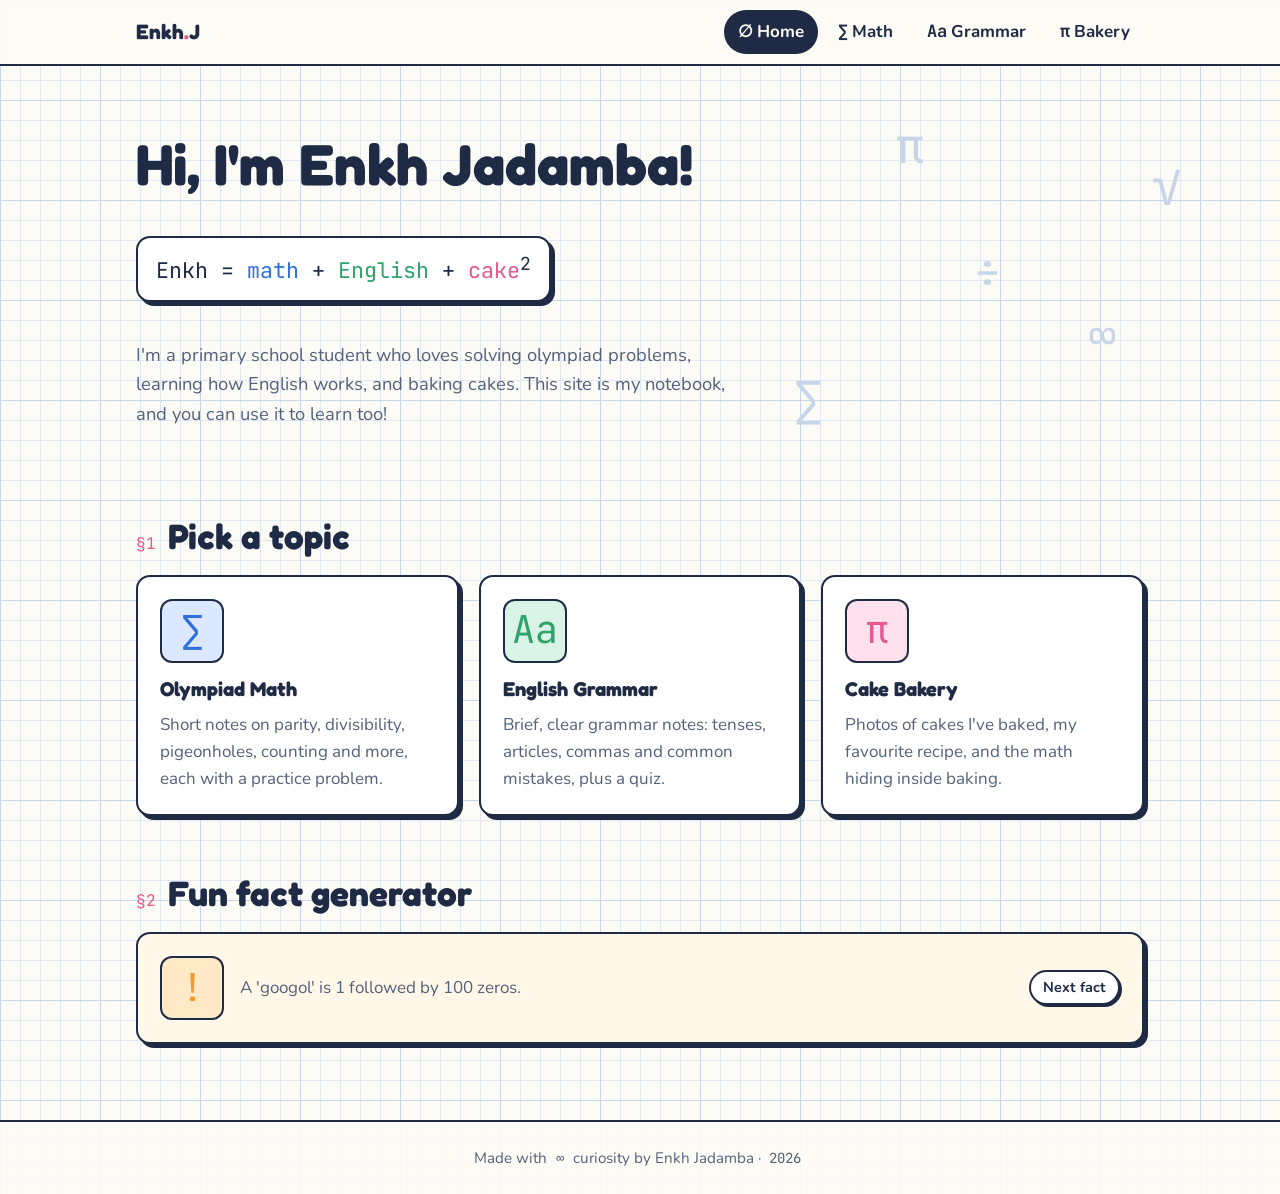
==== index.html @ b05cf9d7 "Add math-themed personal website for Enkh Jadamba Home, olympiad math notes, English grammar notes w" ====
<!doctype html>
<html lang="en">
<head>
  <meta charset="utf-8">
  <meta name="viewport" content="width=device-width, initial-scale=1">
  <title>Enkh Jadamba</title>
  <meta name="description" content="Enkh Jadamba's corner of the internet: olympiad math, English grammar notes, and cakes.">
  <link rel="preconnect" href="https://fonts.googleapis.com">
  <link rel="preconnect" href="https://fonts.gstatic.com" crossorigin>
  <link href="https://fonts.googleapis.com/css2?family=Fredoka:wght@500;700&family=JetBrains+Mono:wght@500;700&family=Nunito:wght@400;700;800&display=swap" rel="stylesheet">
  <link rel="stylesheet" href="css/style.css">
  <link rel="icon" href="data:image/svg+xml,<svg xmlns='http://www.w3.org/2000/svg' viewBox='0 0 100 100'><text y='.9em' font-size='90'>π</text></svg>">
</head>
<body>
  <nav class="nav">
    <div class="wrap">
      <a class="logo" href="index.html">Enkh<span>.</span>J</a>
      <ul>
        <li><a class="link" href="index.html" aria-current="page"><span class="sym">∅</span>Home</a></li>
        <li><a class="link" href="math.html"><span class="sym">∑</span>Math</a></li>
        <li><a class="link" href="english.html"><span class="sym">Aa</span>Grammar</a></li>
        <li><a class="link" href="bakery.html"><span class="sym">π</span>Bakery</a></li>
      </ul>
    </div>
  </nav>

  <header class="hero">
    <div class="floaters" aria-hidden="true">
      <span style="top:10%;left:70%">π</span>
      <span style="top:55%;left:85%;animation-delay:-2s">∞</span>
      <span style="top:20%;left:90%;animation-delay:-4s">√</span>
      <span style="top:70%;left:62%;animation-delay:-6s">∑</span>
      <span style="top:40%;left:76%;animation-delay:-3s">÷</span>
    </div>
    <div class="wrap">
      <h1>Hi, I'm Enkh Jadamba!</h1>
      <div class="equation">
        Enkh = <span class="m">math</span> + <span class="e">English</span> + <span class="c">cake</span><sup>2</sup>
      </div>
      <p class="lead">
        I'm a primary school student who loves solving olympiad problems,
        learning how English works, and baking cakes. This site is my notebook,
        and you can use it to learn too!
      </p>
    </div>
  </header>

  <main class="wrap">
    <section>
      <div class="section-title"><span class="num">§1</span><h2>Pick a topic</h2></div>
      <div class="grid">
        <a class="card c-math" href="math.html">
          <div class="big">∑</div>
          <h3>Olympiad Math</h3>
          <p>Short notes on parity, divisibility, pigeonholes, counting and more, each with a practice problem.</p>
        </a>
        <a class="card c-eng" href="english.html">
          <div class="big">Aa</div>
          <h3>English Grammar</h3>
          <p>Brief, clear grammar notes: tenses, articles, commas and common mistakes, plus a quiz.</p>
        </a>
        <a class="card c-cake" href="bakery.html">
          <div class="big">π</div>
          <h3>Cake Bakery</h3>
          <p>Photos of cakes I've baked, my favourite recipe, and the math hiding inside baking.</p>
        </a>
      </div>
    </section>

    <section>
      <div class="section-title"><span class="num">§2</span><h2>Fun fact generator</h2></div>
      <div class="card fact">
        <div class="big">!</div>
        <p id="fact-text">Loading a fun fact…</p>
        <button class="btn small" id="fact-btn" type="button">Next fact</button>
      </div>
    </section>
  </main>

  <footer>
    <div class="wrap">
      Made with <span class="math">∞</span> curiosity by Enkh Jadamba · <span class="math" id="year"></span>
    </div>
  </footer>

  <script src="js/main.js"></script>
</body>
</html>
---- css/style.css ----
/* ============================================
   Enkh Jadamba — math-themed personal site
   ============================================ */

:root {
  --paper: #fdfbf5;
  --grid: #dfe8f3;
  --grid-strong: #c6d5e8;
  --ink: #1f2a44;
  --ink-soft: #55607a;
  --blue: #2f6fde;
  --pink: #e8578f;
  --orange: #f29a2e;
  --green: #2fa36b;
  --card: #ffffff;
  --border: #1f2a44;
  --shadow: 4px 4px 0 var(--border);
  --radius: 14px;
  --font-body: "Nunito", system-ui, sans-serif;
  --font-head: "Fredoka", "Nunito", system-ui, sans-serif;
  --font-math: "JetBrains Mono", ui-monospace, monospace;
}

* { box-sizing: border-box; }

html { scroll-behavior: smooth; }

body {
  margin: 0;
  color: var(--ink);
  font-family: var(--font-body);
  font-size: 17px;
  line-height: 1.6;
  background-color: var(--paper);
  /* graph paper */
  background-image:
    linear-gradient(var(--grid-strong) 1px, transparent 1px),
    linear-gradient(90deg, var(--grid-strong) 1px, transparent 1px),
    linear-gradient(var(--grid) 1px, transparent 1px),
    linear-gradient(90deg, var(--grid) 1px, transparent 1px);
  background-size: 100px 100px, 100px 100px, 20px 20px, 20px 20px;
}

h1, h2, h3 { font-family: var(--font-head); line-height: 1.2; margin: 0 0 .5em; }
h1 { font-size: clamp(2.2rem, 6vw, 3.6rem); }
h2 { font-size: clamp(1.6rem, 4vw, 2.2rem); }
h3 { font-size: 1.25rem; }

a { color: var(--blue); }

code, .math {
  font-family: var(--font-math);
  font-size: .92em;
  background: #eef3fb;
  padding: .1em .35em;
  border-radius: 6px;
}

.wrap { max-width: 1040px; margin: 0 auto; padding: 0 16px; }

/* ---------- Nav ---------- */
.nav {
  position: sticky;
  top: 0;
  z-index: 10;
  background: rgba(253, 251, 245, .92);
  backdrop-filter: blur(6px);
  border-bottom: 2px solid var(--border);
}
.nav .wrap {
  display: flex;
  align-items: center;
  justify-content: space-between;
  gap: 12px;
  min-height: 64px;
  flex-wrap: wrap;
}
.logo {
  font-family: var(--font-head);
  font-weight: 700;
  font-size: 1.3rem;
  color: var(--ink);
  text-decoration: none;
}
.logo span { color: var(--pink); }
.nav ul {
  list-style: none;
  display: flex;
  gap: 6px;
  margin: 0;
  padding: 8px 0;
  flex-wrap: wrap;
}
.nav a.link {
  display: inline-block;
  padding: 6px 12px;
  border-radius: 999px;
  color: var(--ink);
  text-decoration: none;
  font-weight: 700;
  border: 2px solid transparent;
}
.nav a.link:hover { border-color: var(--border); }
.nav a.link[aria-current="page"] { background: var(--ink); color: var(--paper); }
.nav .sym { font-family: var(--font-math); margin-right: 4px; }

/* ---------- Hero ---------- */
.hero { padding: 64px 0 40px; position: relative; }
.hero .equation {
  font-family: var(--font-math);
  font-size: clamp(1rem, 3vw, 1.35rem);
  background: var(--card);
  border: 2px solid var(--border);
  box-shadow: var(--shadow);
  border-radius: var(--radius);
  padding: 12px 18px;
  display: inline-block;
  margin: 8px 0 20px;
}
.hero .equation .m { color: var(--blue); }
.hero .equation .e { color: var(--green); }
.hero .equation .c { color: var(--pink); }
.hero p.lead { font-size: 1.15rem; max-width: 620px; color: var(--ink-soft); }

.page-hero { padding: 48px 0 24px; }
.page-hero .tag {
  font-family: var(--font-math);
  color: var(--ink-soft);
  font-size: .95rem;
}

/* floating symbols */
.floaters { position: absolute; inset: 0; pointer-events: none; overflow: hidden; z-index: -1; }
.floaters span {
  position: absolute;
  font-family: var(--font-math);
  color: var(--grid-strong);
  font-size: 3rem;
  animation: float 9s ease-in-out infinite;
}
@keyframes float {
  0%, 100% { transform: translateY(0) rotate(0deg); }
  50% { transform: translateY(-18px) rotate(8deg); }
}
@media (prefers-reduced-motion: reduce) {
  .floaters span { animation: none; }
  html { scroll-behavior: auto; }
}

/* ---------- Cards ---------- */
.grid { display: grid; gap: 20px; grid-template-columns: repeat(auto-fit, minmax(260px, 1fr)); }

.card {
  background: var(--card);
  border: 2px solid var(--border);
  border-radius: var(--radius);
  box-shadow: var(--shadow);
  padding: 22px;
}
a.card { color: inherit; text-decoration: none; transition: transform .15s, box-shadow .15s; display: block; }
a.card:hover { transform: translate(-2px, -2px); box-shadow: 6px 6px 0 var(--border); }
.card .big {
  font-family: var(--font-math);
  font-size: 2.4rem;
  line-height: 1;
  display: inline-grid;
  place-items: center;
  width: 64px; height: 64px;
  border-radius: 12px;
  border: 2px solid var(--border);
  margin-bottom: 14px;
}
.card.c-math .big { background: #dce8ff; color: var(--blue); }
.card.c-eng .big { background: #d9f4e6; color: var(--green); }
.card.c-cake .big { background: #ffe0ec; color: var(--pink); }
.card p { margin: 0; color: var(--ink-soft); }

section { padding: 28px 0; }
.section-title { display: flex; align-items: baseline; gap: 12px; }
.section-title .num { font-family: var(--font-math); color: var(--pink); font-size: 1rem; }

/* ---------- Fact box ---------- */
.fact {
  display: flex;
  gap: 16px;
  align-items: center;
  background: #fff7e8;
}
.fact .big { background: #ffe9c7; color: var(--orange); flex-shrink: 0; margin: 0; }
.fact button { margin-left: auto; flex-shrink: 0; }

/* ---------- Buttons ---------- */
.btn {
  font: inherit;
  font-weight: 700;
  cursor: pointer;
  background: var(--card);
  color: var(--ink);
  border: 2px solid var(--border);
  border-radius: 999px;
  padding: 8px 16px;
  box-shadow: 2px 2px 0 var(--border);
}
.btn:hover { background: var(--ink); color: var(--paper); }
.btn:active { transform: translate(2px, 2px); box-shadow: none; }
.btn.small { padding: 4px 12px; font-size: .9rem; }

/* ---------- Topic chips / TOC ---------- */
.toc { display: flex; flex-wrap: wrap; gap: 8px; margin: 12px 0 8px; }
.toc a {
  font-weight: 700;
  font-size: .95rem;
  text-decoration: none;
  color: var(--ink);
  background: var(--card);
  border: 2px solid var(--border);
  border-radius: 999px;
  padding: 4px 12px;
}
.toc a:hover { background: var(--ink); color: var(--paper); }

/* ---------- Lessons (math + grammar) ---------- */
.lesson { margin-bottom: 28px; scroll-margin-top: 90px; }
.lesson h2 { display: flex; gap: 12px; align-items: center; flex-wrap: wrap; }
.lesson h2 .chip {
  font-family: var(--font-math);
  font-size: .85rem;
  background: var(--ink);
  color: var(--paper);
  border-radius: 8px;
  padding: 2px 8px;
}
.lesson .key {
  border-left: 5px solid var(--blue);
  background: #eef3fb;
  padding: 10px 14px;
  border-radius: 0 10px 10px 0;
  margin: 12px 0;
}
.eng-page .lesson .key { border-color: var(--green); background: #e9f7ef; }
.lesson ul { padding-left: 1.2em; }
.lesson li { margin: 4px 0; }

.problem {
  border: 2px dashed var(--ink-soft);
  border-radius: 12px;
  padding: 12px 16px;
  margin-top: 14px;
}
.problem .label { font-weight: 800; color: var(--pink); }
details { margin-top: 8px; }
details summary {
  cursor: pointer;
  font-weight: 700;
  color: var(--blue);
  list-style: none;
}
details summary::-webkit-details-marker { display: none; }
details summary::before { content: "▸ "; }
details[open] summary::before { content: "▾ "; }
details .answer { padding: 8px 0 0 18px; }

/* tables */
.table-scroll { overflow-x: auto; }
table { border-collapse: collapse; width: 100%; margin: 10px 0; font-size: .95rem; }
th, td { border: 1.5px solid var(--grid-strong); padding: 8px 10px; text-align: left; vertical-align: top; }
th { background: #eef3fb; }
.eng-page th { background: #e9f7ef; }
.good { color: var(--green); font-weight: 700; }
.bad { color: #c8364a; font-weight: 700; text-decoration: line-through; }

/* ---------- Quiz ---------- */
.quiz-q { margin: 14px 0; }
.quiz-q p { margin: 0 0 6px; font-weight: 700; }
.quiz-q .opts { display: flex; flex-wrap: wrap; gap: 8px; }
.quiz-q .opts button.right { background: var(--green); color: #fff; border-color: var(--green); }
.quiz-q .opts button.wrong { background: #c8364a; color: #fff; border-color: #c8364a; }
.score { font-family: var(--font-math); font-weight: 700; margin-top: 10px; }

/* ---------- Bakery ---------- */
.filters { display: flex; gap: 8px; flex-wrap: wrap; margin: 8px 0 20px; }
.filters .btn.active { background: var(--pink); color: #fff; border-color: var(--border); }

.gallery {
  display: grid;
  gap: 20px;
  grid-template-columns: repeat(auto-fill, minmax(230px, 1fr));
}
.cake-card { padding: 0; overflow: hidden; cursor: zoom-in; text-align: left; font: inherit; color: inherit; }
.cake-card .photo {
  aspect-ratio: 1 / 1;
  background: #ffe0ec;
  display: block;
  width: 100%;
  object-fit: cover;
  border-bottom: 2px solid var(--border);
}
.cake-card .info { padding: 12px 14px 14px; }
.cake-card h3 { margin: 0 0 2px; font-size: 1.1rem; }
.cake-card .meta { font-family: var(--font-math); font-size: .82rem; color: var(--ink-soft); }

.lightbox {
  position: fixed;
  inset: 0;
  background: rgba(20, 26, 44, .85);
  display: none;
  align-items: center;
  justify-content: center;
  padding: 16px;
  z-index: 50;
}
.lightbox.open { display: flex; }
.lightbox figure {
  margin: 0;
  max-width: 720px;
  width: 100%;
  background: var(--card);
  border: 2px solid var(--border);
  border-radius: var(--radius);
  overflow: hidden;
}
.lightbox img { width: 100%; max-height: 70vh; object-fit: contain; display: block; background: #ffe0ec; }
.lightbox figcaption { padding: 14px 18px; }
.lightbox .close { position: absolute; top: 16px; right: 16px; }

.recipe ol { padding-left: 1.3em; }
.recipe .ratio { font-family: var(--font-math); }

/* ---------- Footer ---------- */
footer {
  border-top: 2px solid var(--border);
  margin-top: 48px;
  padding: 24px 0;
  text-align: center;
  color: var(--ink-soft);
  font-size: .95rem;
  background: rgba(253, 251, 245, .9);
}
footer .math { background: none; }

@media (max-width: 560px) {
  .fact { flex-wrap: wrap; }
  .fact button { margin-left: 0; }
  .nav .wrap { justify-content: center; }
}
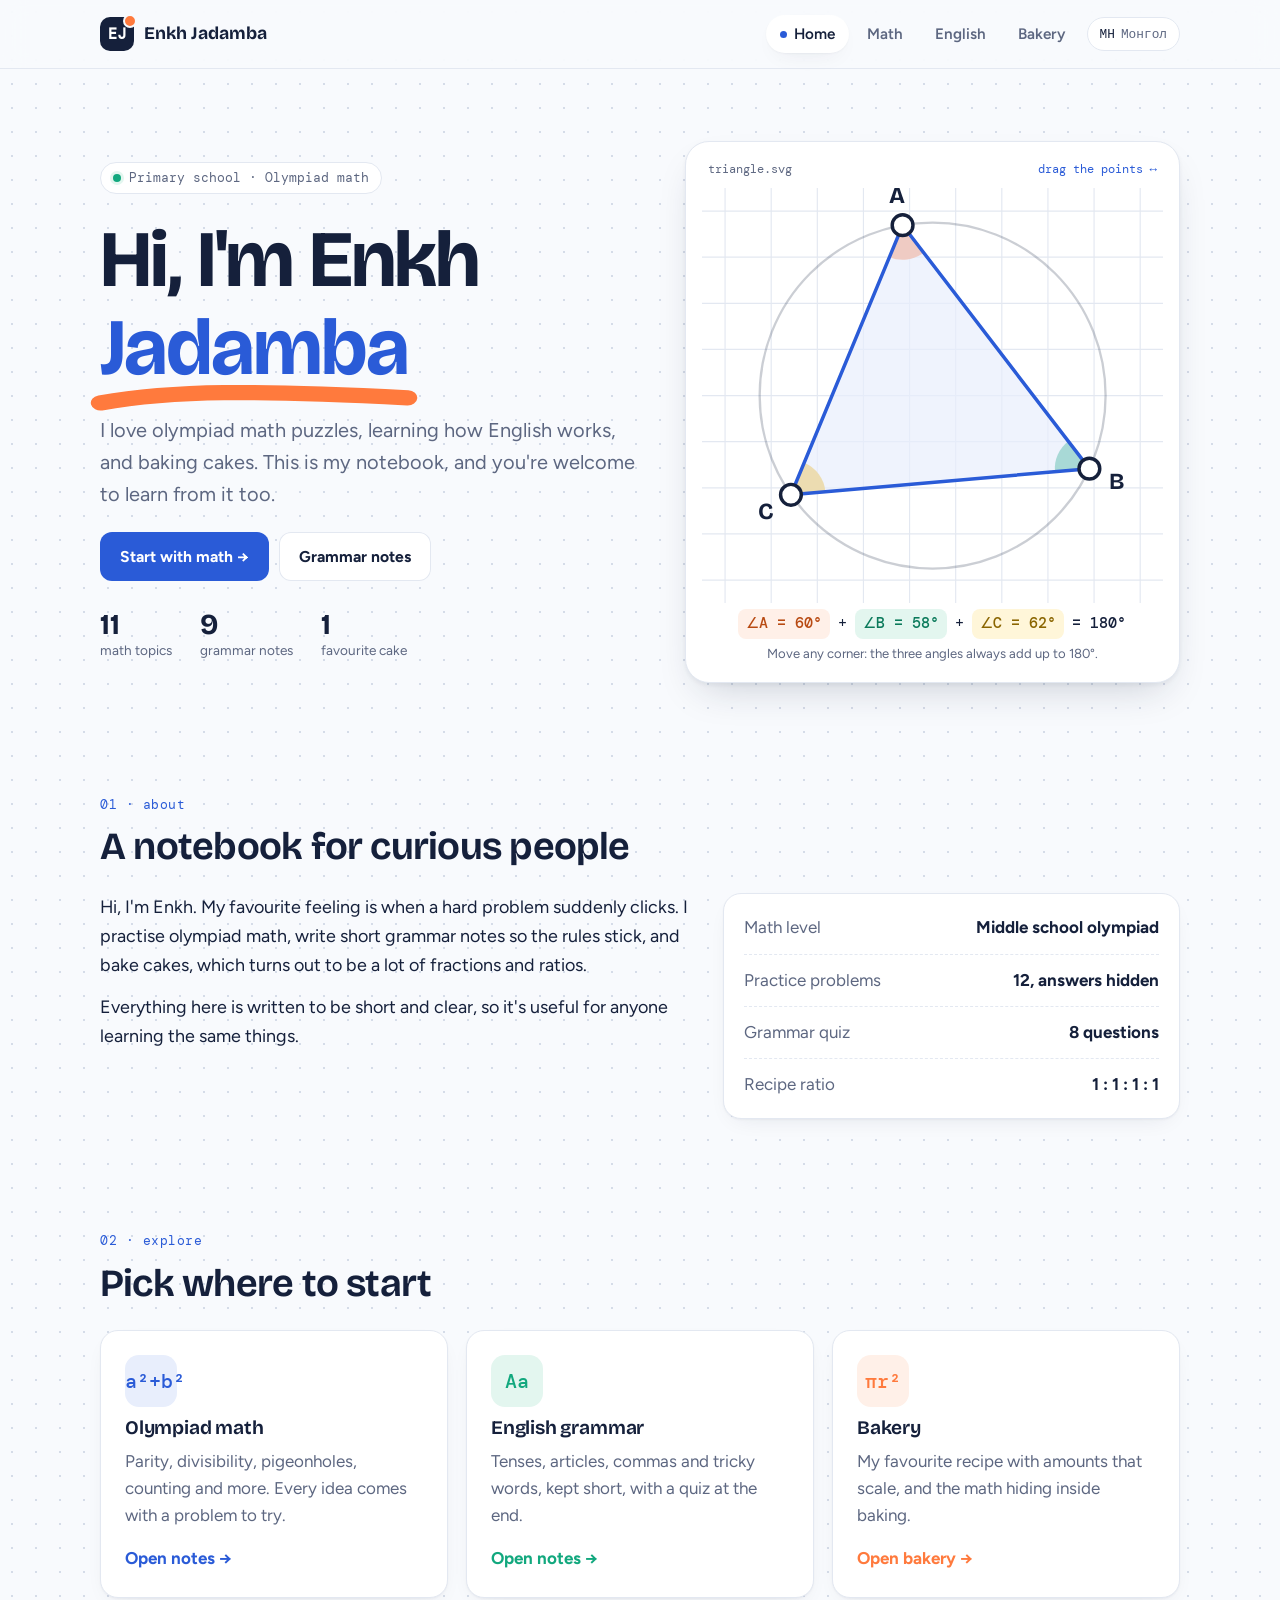
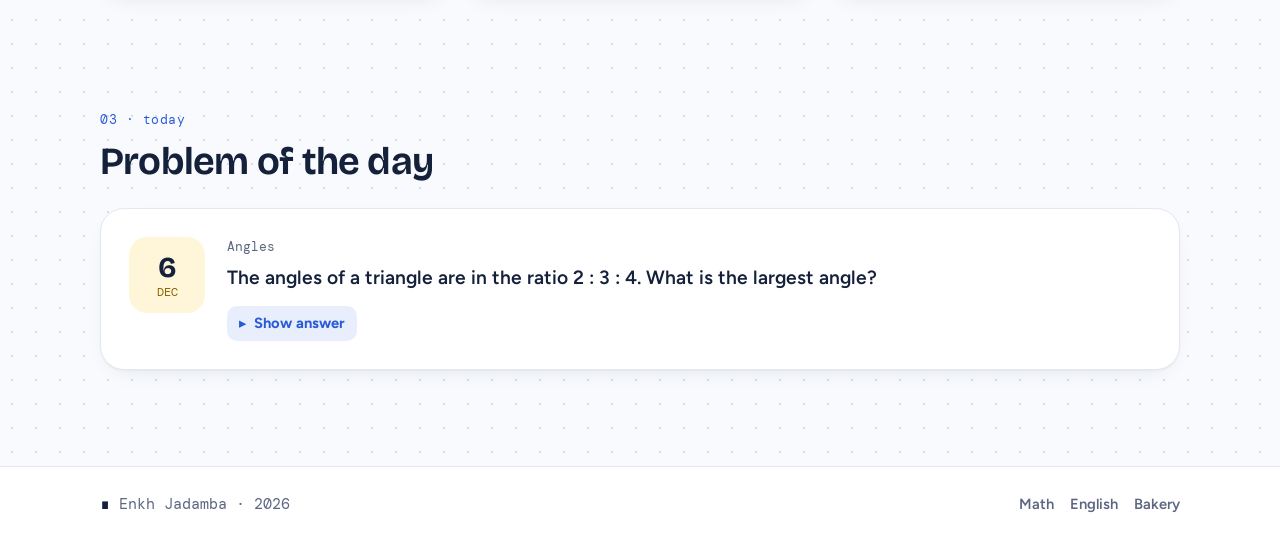
==== commit 2abfdd70: "Redesign as a bright geometry notebook and add Mongolian version - New light-only design: Bricolage " ====
--- a/index.html
+++ b/index.html
@@ -4,82 +4,145 @@
   <meta charset="utf-8">
   <meta name="viewport" content="width=device-width, initial-scale=1">
   <title>Enkh Jadamba</title>
-  <meta name="description" content="Enkh Jadamba's corner of the internet: olympiad math, English grammar notes, and cakes.">
+  <meta name="description" content="Enkh Jadamba: olympiad math, English grammar notes, and cakes.">
+  <meta name="theme-color" content="#f8fafd">
   <link rel="preconnect" href="https://fonts.googleapis.com">
   <link rel="preconnect" href="https://fonts.gstatic.com" crossorigin>
-  <link href="https://fonts.googleapis.com/css2?family=Fredoka:wght@500;700&family=JetBrains+Mono:wght@500;700&family=Nunito:wght@400;700;800&display=swap" rel="stylesheet">
+  <link href="https://fonts.googleapis.com/css2?family=Bricolage+Grotesque:opsz,wght@12..96,400..800&family=DM+Mono:wght@400;500&family=Figtree:ital,wght@0,400..800;1,400..800&display=swap" rel="stylesheet">
+  <link rel="icon" href="favicon.svg" type="image/svg+xml">
   <link rel="stylesheet" href="css/style.css">
-  <link rel="icon" href="data:image/svg+xml,<svg xmlns='http://www.w3.org/2000/svg' viewBox='0 0 100 100'><text y='.9em' font-size='90'>π</text></svg>">
+  <link rel="alternate" hreflang="mn" href="mn/index.html">
 </head>
-<body>
-  <nav class="nav">
+<body class="page-home">
+  <header class="nav">
     <div class="wrap">
-      <a class="logo" href="index.html">Enkh<span>.</span>J</a>
-      <ul>
-        <li><a class="link" href="index.html" aria-current="page"><span class="sym">∅</span>Home</a></li>
-        <li><a class="link" href="math.html"><span class="sym">∑</span>Math</a></li>
-        <li><a class="link" href="english.html"><span class="sym">Aa</span>Grammar</a></li>
-        <li><a class="link" href="bakery.html"><span class="sym">π</span>Bakery</a></li>
-      </ul>
-    </div>
-  </nav>
-
-  <header class="hero">
-    <div class="floaters" aria-hidden="true">
-      <span style="top:10%;left:70%">π</span>
-      <span style="top:55%;left:85%;animation-delay:-2s">∞</span>
-      <span style="top:20%;left:90%;animation-delay:-4s">√</span>
-      <span style="top:70%;left:62%;animation-delay:-6s">∑</span>
-      <span style="top:40%;left:76%;animation-delay:-3s">÷</span>
-    </div>
-    <div class="wrap">
-      <h1>Hi, I'm Enkh Jadamba!</h1>
-      <div class="equation">
-        Enkh = <span class="m">math</span> + <span class="e">English</span> + <span class="c">cake</span><sup>2</sup>
+      <a class="brand" href="index.html"><span class="logo">EJ</span>Enkh Jadamba</a>
+      <div class="nav-right">
+        <nav class="links" aria-label="Main">
+          <a href="index.html" aria-current="page">Home</a>
+          <a href="math.html">Math</a>
+          <a href="english.html">English</a>
+          <a href="bakery.html">Bakery</a>
+        </nav>
+        <a class="lang" href="mn/index.html" hreflang="mn" lang="mn" title="Монгол хэлээр унших">МН <b>Монгол</b></a>
       </div>
-      <p class="lead">
-        I'm a primary school student who loves solving olympiad problems,
-        learning how English works, and baking cakes. This site is my notebook,
-        and you can use it to learn too!
-      </p>
     </div>
   </header>
 
-  <main class="wrap">
-    <section>
-      <div class="section-title"><span class="num">§1</span><h2>Pick a topic</h2></div>
-      <div class="grid">
-        <a class="card c-math" href="math.html">
-          <div class="big">∑</div>
-          <h3>Olympiad Math</h3>
-          <p>Short notes on parity, divisibility, pigeonholes, counting and more, each with a practice problem.</p>
-        </a>
-        <a class="card c-eng" href="english.html">
-          <div class="big">Aa</div>
-          <h3>English Grammar</h3>
-          <p>Brief, clear grammar notes: tenses, articles, commas and common mistakes, plus a quiz.</p>
-        </a>
-        <a class="card c-cake" href="bakery.html">
-          <div class="big">π</div>
-          <h3>Cake Bakery</h3>
-          <p>Photos of cakes I've baked, my favourite recipe, and the math hiding inside baking.</p>
-        </a>
+  <main>
+    <section class="hero">
+      <div class="wrap">
+        <div class="hero-copy">
+          <span class="pill"><span class="dot"></span>Primary school · Olympiad math</span>
+          <h1>Hi, I'm Enkh <span class="underline">Jadamba<svg viewBox="0 0 100 10" preserveAspectRatio="none" aria-hidden="true"><path pathLength="1" d="M2 7 C 25 2, 50 2, 98 5"/></svg></span></h1>
+          <p class="lede">
+            I love olympiad math puzzles, learning how English works, and baking cakes.
+            This is my notebook, and you're welcome to learn from it too.
+          </p>
+          <div class="actions">
+            <a class="btn accent" href="math.html">Start with math →</a>
+            <a class="btn ghost" href="english.html">Grammar notes</a>
+          </div>
+          <div class="stats">
+            <div><b>11</b><span>math topics</span></div>
+            <div><b>9</b><span>grammar notes</span></div>
+            <div><b>1</b><span>favourite cake</span></div>
+          </div>
+        </div>
+
+        <figure class="playground" aria-labelledby="tri-cap">
+          <div class="bar"><span>triangle.svg</span><i>drag the points ↔</i></div>
+          <svg id="tri" viewBox="0 0 400 360" role="img" aria-describedby="tri-cap">
+            <g class="grid" aria-hidden="true"></g>
+            <circle class="circle" cx="200" cy="180" r="150" pathLength="1"/>
+            <g class="arcs" aria-hidden="true"></g>
+            <polygon class="shape" points=""/>
+            <g class="handles"></g>
+          </svg>
+          <figcaption id="tri-cap">
+            <div class="readout" aria-live="polite"></div>
+            <p class="hint">Move any corner: the three angles always add up to 180°.</p>
+          </figcaption>
+        </figure>
       </div>
     </section>
 
-    <section>
-      <div class="section-title"><span class="num">§2</span><h2>Fun fact generator</h2></div>
-      <div class="card fact">
-        <div class="big">!</div>
-        <p id="fact-text">Loading a fun fact…</p>
-        <button class="btn small" id="fact-btn" type="button">Next fact</button>
+    <section class="block" id="about">
+      <div class="wrap">
+        <span class="label">01 · about</span>
+        <h2>A notebook for curious people</h2>
+        <div class="about">
+          <div>
+            <p>Hi, I'm Enkh. My favourite feeling is when a hard problem suddenly clicks.
+              I practise olympiad math, write short grammar notes so the rules stick, and
+              bake cakes, which turns out to be a lot of fractions and ratios.</p>
+            <p>Everything here is written to be short and clear, so it's useful for anyone
+              learning the same things.</p>
+          </div>
+          <dl class="defs">
+            <div><dt>Math level</dt><dd>Middle school olympiad</dd></div>
+            <div><dt>Practice problems</dt><dd>12, answers hidden</dd></div>
+            <div><dt>Grammar quiz</dt><dd>8 questions</dd></div>
+            <div><dt>Recipe ratio</dt><dd>1 : 1 : 1 : 1</dd></div>
+          </dl>
+        </div>
+      </div>
+    </section>
+
+    <section class="block" id="explore">
+      <div class="wrap">
+        <span class="label">02 · explore</span>
+        <h2>Pick where to start</h2>
+        <div class="cards">
+          <a class="card math" href="math.html">
+            <span class="icon">a²+b²</span>
+            <h3>Olympiad math</h3>
+            <p>Parity, divisibility, pigeonholes, counting and more. Every idea comes with a problem to try.</p>
+            <span class="go">Open notes</span>
+          </a>
+          <a class="card english" href="english.html">
+            <span class="icon">Aa</span>
+            <h3>English grammar</h3>
+            <p>Tenses, articles, commas and tricky words, kept short, with a quiz at the end.</p>
+            <span class="go">Open notes</span>
+          </a>
+          <a class="card bakery" href="bakery.html">
+            <span class="icon">πr²</span>
+            <h3>Bakery</h3>
+            <p>My favourite recipe with amounts that scale, and the math hiding inside baking.</p>
+            <span class="go">Open bakery</span>
+          </a>
+        </div>
+      </div>
+    </section>
+
+    <section class="block" id="potd">
+      <div class="wrap">
+        <span class="label">03 · today</span>
+        <h2>Problem of the day</h2>
+        <div class="potd">
+          <div class="day"><span><b id="potd-day">1</b><span id="potd-month">JAN</span></span></div>
+          <div>
+            <p class="topic" id="potd-topic"></p>
+            <h3 id="potd-q"></h3>
+            <details>
+              <summary>Show answer</summary>
+              <div class="answer" id="potd-a"></div>
+            </details>
+          </div>
+        </div>
       </div>
     </section>
   </main>
 
   <footer>
     <div class="wrap">
-      Made with <span class="math">∞</span> curiosity by Enkh Jadamba · <span class="math" id="year"></span>
+      <span class="qed"><b>∎</b> Enkh Jadamba · <span id="yr">2026</span></span>
+      <nav aria-label="Footer">
+        <a href="math.html">Math</a>
+        <a href="english.html">English</a>
+        <a href="bakery.html">Bakery</a>
+      </nav>
     </div>
   </footer>
 
--- a/css/style.css
+++ b/css/style.css
@@ -1,345 +1,675 @@
 /* ============================================
-   Enkh Jadamba — math-themed personal site
+   Enkh Jadamba: a bright geometry notebook
    ============================================ */
 
 :root {
-  --paper: #fdfbf5;
-  --grid: #dfe8f3;
-  --grid-strong: #c6d5e8;
-  --ink: #1f2a44;
-  --ink-soft: #55607a;
-  --blue: #2f6fde;
-  --pink: #e8578f;
-  --orange: #f29a2e;
-  --green: #2fa36b;
-  --card: #ffffff;
-  --border: #1f2a44;
-  --shadow: 4px 4px 0 var(--border);
-  --radius: 14px;
-  --font-body: "Nunito", system-ui, sans-serif;
-  --font-head: "Fredoka", "Nunito", system-ui, sans-serif;
-  --font-math: "JetBrains Mono", ui-monospace, monospace;
-}
-
-* { box-sizing: border-box; }
-
-html { scroll-behavior: smooth; }
-
+  --bg: #f8fafd;
+  --surface: #ffffff;
+  --ink: #15203b;
+  --muted: #5d6781;
+  --line: #e3e8f1;
+  --dot: #d5dce8;
+
+  --cobalt: #2a5bd7;
+  --cobalt-soft: #e8eefc;
+  --tangerine: #ff7a3d;
+  --tangerine-soft: #fff0e8;
+  --mint: #12a87e;
+  --mint-soft: #e3f6ef;
+  --sun: #f5b400;
+  --sun-soft: #fff6d9;
+  --berry: #e0457b;
+
+  --accent: var(--cobalt);
+  --accent-soft: var(--cobalt-soft);
+
+  --radius: 18px;
+  --shadow: 0 1px 2px rgba(21, 32, 59, .04), 0 8px 24px -12px rgba(21, 32, 59, .12);
+  --shadow-lift: 0 2px 4px rgba(21, 32, 59, .05), 0 18px 40px -16px rgba(21, 32, 59, .22);
+
+  --display: "Bricolage Grotesque", system-ui, sans-serif;
+  --body: "Figtree", system-ui, sans-serif;
+  --mono: "DM Mono", ui-monospace, monospace;
+
+  color-scheme: light;
+}
+body.page-english { --accent: var(--mint); --accent-soft: var(--mint-soft); }
+body.page-bakery { --accent: var(--tangerine); --accent-soft: var(--tangerine-soft); }
+
+* { box-sizing: border-box; margin: 0; padding: 0; }
+html { scroll-behavior: smooth; scroll-padding-top: 88px; }
 body {
-  margin: 0;
-  color: var(--ink);
-  font-family: var(--font-body);
+  font-family: var(--body);
   font-size: 17px;
   line-height: 1.6;
-  background-color: var(--paper);
-  /* graph paper */
-  background-image:
-    linear-gradient(var(--grid-strong) 1px, transparent 1px),
-    linear-gradient(90deg, var(--grid-strong) 1px, transparent 1px),
-    linear-gradient(var(--grid) 1px, transparent 1px),
-    linear-gradient(90deg, var(--grid) 1px, transparent 1px);
-  background-size: 100px 100px, 100px 100px, 20px 20px, 20px 20px;
-}
-
-h1, h2, h3 { font-family: var(--font-head); line-height: 1.2; margin: 0 0 .5em; }
-h1 { font-size: clamp(2.2rem, 6vw, 3.6rem); }
-h2 { font-size: clamp(1.6rem, 4vw, 2.2rem); }
-h3 { font-size: 1.25rem; }
-
-a { color: var(--blue); }
-
-code, .math {
-  font-family: var(--font-math);
-  font-size: .92em;
-  background: #eef3fb;
-  padding: .1em .35em;
-  border-radius: 6px;
-}
-
-.wrap { max-width: 1040px; margin: 0 auto; padding: 0 16px; }
-
-/* ---------- Nav ---------- */
+  color: var(--ink);
+  background-color: var(--bg);
+  background-image: radial-gradient(var(--dot) 1.2px, transparent 1.2px);
+  background-size: 24px 24px;
+  overflow-x: hidden;
+}
+::selection { background: var(--sun-soft); }
+a { color: var(--accent); }
+.mono { font-family: var(--mono); }
+
+.wrap { max-width: 1120px; margin: 0 auto; padding: 0 20px; }
+
+/* ---------- nav ---------- */
 .nav {
   position: sticky;
   top: 0;
-  z-index: 10;
-  background: rgba(253, 251, 245, .92);
-  backdrop-filter: blur(6px);
-  border-bottom: 2px solid var(--border);
+  z-index: 20;
+  background: rgba(248, 250, 253, .82);
+  backdrop-filter: saturate(1.4) blur(12px);
+  -webkit-backdrop-filter: saturate(1.4) blur(12px);
+  border-bottom: 1px solid var(--line);
 }
 .nav .wrap {
   display: flex;
   align-items: center;
   justify-content: space-between;
-  gap: 12px;
-  min-height: 64px;
+  gap: 10px 20px;
+  min-height: 68px;
   flex-wrap: wrap;
 }
-.logo {
-  font-family: var(--font-head);
+.brand {
+  display: flex;
+  align-items: center;
+  gap: 10px;
+  font-family: var(--display);
   font-weight: 700;
-  font-size: 1.3rem;
+  font-size: 1.1rem;
   color: var(--ink);
   text-decoration: none;
 }
-.logo span { color: var(--pink); }
-.nav ul {
+.brand .logo {
+  width: 34px;
+  height: 34px;
+  border-radius: 10px;
+  background: var(--ink);
+  color: #fff;
+  display: grid;
+  place-items: center;
+  font-family: var(--mono);
+  font-size: .95rem;
+  position: relative;
+}
+.brand .logo::after {
+  content: "";
+  position: absolute;
+  right: -3px;
+  top: -3px;
+  width: 10px;
+  height: 10px;
+  border-radius: 50%;
+  background: var(--tangerine);
+  border: 2px solid var(--bg);
+}
+.links { display: flex; gap: 4px; flex-wrap: wrap; padding: 6px 0; }
+.links a {
+  font-weight: 600;
+  font-size: .95rem;
+  color: var(--muted);
+  text-decoration: none;
+  padding: 7px 14px;
+  border-radius: 999px;
+  transition: color .15s, background .15s;
+}
+.links a:hover { color: var(--ink); background: var(--surface); }
+.links a[aria-current="page"] { color: var(--ink); background: var(--surface); box-shadow: var(--shadow); }
+.links a[aria-current="page"]::before {
+  content: "";
+  display: inline-block;
+  width: 7px;
+  height: 7px;
+  border-radius: 50%;
+  background: var(--accent);
+  margin-right: 7px;
+  vertical-align: 1px;
+}
+
+/* ---------- shared bits ---------- */
+.pill {
+  display: inline-flex;
+  align-items: center;
+  gap: 8px;
+  font-family: var(--mono);
+  font-size: .8rem;
+  color: var(--muted);
+  background: var(--surface);
+  border: 1px solid var(--line);
+  border-radius: 999px;
+  padding: 5px 12px;
+}
+.pill .dot { width: 8px; height: 8px; border-radius: 50%; background: var(--mint); box-shadow: 0 0 0 3px var(--mint-soft); }
+
+h1, h2, h3 { font-family: var(--display); line-height: 1.1; letter-spacing: -0.02em; }
+h1 { font-size: clamp(2.6rem, 7vw, 5rem); font-weight: 700; }
+h2 { font-size: clamp(1.7rem, 3.6vw, 2.4rem); font-weight: 650; }
+h3 { font-size: 1.2rem; font-weight: 650; letter-spacing: -0.01em; }
+
+.underline { position: relative; white-space: nowrap; color: var(--cobalt); }
+.underline svg {
+  position: absolute;
+  left: -2%;
+  bottom: -0.18em;
+  width: 104%;
+  height: 0.32em;
+  overflow: visible;
+}
+.underline path {
+  fill: none;
+  stroke: var(--tangerine);
+  stroke-width: 6;
+  stroke-linecap: round;
+  stroke-dasharray: 1;
+  stroke-dashoffset: 1;
+  animation: draw 0.9s 0.4s cubic-bezier(.6, 0, .2, 1) forwards;
+}
+@keyframes draw { to { stroke-dashoffset: 0; } }
+
+.lede { font-size: clamp(1.08rem, 2vw, 1.25rem); color: var(--muted); max-width: 540px; }
+
+.btn {
+  display: inline-flex;
+  align-items: center;
+  gap: 8px;
+  font: inherit;
+  font-weight: 700;
+  font-size: .98rem;
+  color: #fff;
+  background: var(--ink);
+  border: 0;
+  border-radius: 12px;
+  padding: 12px 20px;
+  text-decoration: none;
+  cursor: pointer;
+  transition: transform .15s, box-shadow .15s, background .15s;
+}
+.btn:hover { transform: translateY(-2px); box-shadow: var(--shadow-lift); }
+.btn.accent { background: var(--accent); }
+.btn.ghost { background: var(--surface); color: var(--ink); box-shadow: inset 0 0 0 1px var(--line); }
+.btn.small { padding: 8px 14px; font-size: .9rem; border-radius: 10px; }
+
+.chip {
+  font: inherit;
+  font-weight: 600;
+  font-size: .92rem;
+  color: var(--ink);
+  background: var(--surface);
+  border: 1px solid var(--line);
+  border-radius: 10px;
+  padding: 7px 14px;
+  cursor: pointer;
+  transition: border-color .15s, background .15s, transform .15s;
+}
+.chip:hover { border-color: var(--accent); transform: translateY(-1px); }
+.chip.right { background: var(--mint); border-color: var(--mint); color: #fff; }
+.chip.wrong { background: var(--berry); border-color: var(--berry); color: #fff; }
+
+/* ---------- home hero ---------- */
+.hero { padding: clamp(40px, 8vh, 88px) 0 56px; }
+.hero .wrap {
+  display: grid;
+  grid-template-columns: 1.1fr 1fr;
+  gap: 40px;
+  align-items: center;
+}
+.hero-copy { display: grid; gap: 22px; justify-items: start; }
+.actions { display: flex; gap: 10px; flex-wrap: wrap; }
+.stats { display: flex; gap: 28px; flex-wrap: wrap; padding-top: 8px; }
+.stats div { display: grid; }
+.stats b { font-family: var(--display); font-size: 1.8rem; line-height: 1; }
+.stats span { font-size: .85rem; color: var(--muted); }
+
+.playground {
+  background: var(--surface);
+  border: 1px solid var(--line);
+  border-radius: 24px;
+  box-shadow: var(--shadow-lift);
+  padding: 16px 16px 18px;
+  position: relative;
+}
+.playground .bar {
+  display: flex;
+  justify-content: space-between;
+  align-items: center;
+  font-family: var(--mono);
+  font-size: .78rem;
+  color: var(--muted);
+  padding: 2px 6px 8px;
+}
+.playground .bar i { font-style: normal; color: var(--cobalt); }
+#tri { width: 100%; height: auto; display: block; touch-action: none; user-select: none; }
+#tri .grid line { stroke: var(--line); stroke-width: 1; }
+#tri .circle {
+  fill: none;
+  stroke: var(--ink);
+  stroke-opacity: .22;
+  stroke-width: 2;
+  stroke-dasharray: 1;
+  stroke-dashoffset: 1;
+  animation: draw 1.1s .1s cubic-bezier(.6, 0, .2, 1) forwards;
+}
+#tri .shape {
+  fill: var(--cobalt-soft);
+  fill-opacity: .7;
+  stroke: var(--cobalt);
+  stroke-width: 3;
+  stroke-linejoin: round;
+}
+#tri .arc { stroke: none; }
+#tri .arc.a { fill: var(--tangerine); }
+#tri .arc.b { fill: var(--mint); }
+#tri .arc.c { fill: var(--sun); }
+#tri .handle { cursor: grab; outline: none; }
+#tri .handle circle.hit { fill: transparent; }
+#tri .handle circle.ring { fill: #fff; stroke: var(--ink); stroke-width: 3; transition: r .15s; }
+#tri .handle:hover circle.ring, #tri .handle:focus-visible circle.ring, #tri .handle.dragging circle.ring { r: 11; stroke: var(--cobalt); }
+#tri .handle.dragging { cursor: grabbing; }
+#tri text { font-family: var(--display); font-weight: 700; font-size: 20px; fill: var(--ink); }
+.readout {
+  display: flex;
+  flex-wrap: wrap;
+  justify-content: center;
+  align-items: center;
+  gap: 6px 8px;
+  font-family: var(--mono);
+  font-size: .92rem;
+  padding-top: 6px;
+}
+.readout .t { padding: 3px 8px; border-radius: 8px; font-weight: 500; }
+.readout .a { background: var(--tangerine-soft); color: #b84a12; }
+.readout .b { background: var(--mint-soft); color: #0b7a5b; }
+.readout .c { background: var(--sun-soft); color: #8a6500; }
+.readout .sum { font-weight: 500; color: var(--ink); }
+.hint { text-align: center; font-size: .82rem; color: var(--muted); margin-top: 4px; }
+
+/* ---------- home sections ---------- */
+.block { padding: 56px 0; }
+.label {
+  font-family: var(--mono);
+  font-size: .8rem;
+  color: var(--accent);
+  letter-spacing: .04em;
+  margin-bottom: 10px;
+  display: block;
+}
+.block h2 { margin-bottom: 26px; }
+
+.about {
+  display: grid;
+  grid-template-columns: 1.3fr 1fr;
+  gap: 28px;
+  align-items: start;
+}
+.about p { font-size: 1.12rem; }
+.about p + p { margin-top: 14px; }
+.defs {
+  background: var(--surface);
+  border: 1px solid var(--line);
+  border-radius: var(--radius);
+  padding: 8px 20px;
+  box-shadow: var(--shadow);
+}
+.defs div { display: flex; justify-content: space-between; gap: 16px; padding: 12px 0; border-top: 1px dashed var(--line); }
+.defs div:first-child { border-top: 0; }
+.defs dt { color: var(--muted); }
+.defs dd { font-weight: 700; text-align: right; }
+
+.cards { display: grid; grid-template-columns: repeat(3, 1fr); gap: 18px; }
+.card {
+  --c: var(--cobalt);
+  --cs: var(--cobalt-soft);
+  display: flex;
+  flex-direction: column;
+  gap: 10px;
+  background: var(--surface);
+  border: 1px solid var(--line);
+  border-radius: var(--radius);
+  padding: 24px;
+  color: inherit;
+  text-decoration: none;
+  box-shadow: var(--shadow);
+  transition: transform .2s, box-shadow .2s;
+  position: relative;
+  overflow: hidden;
+}
+a.card:hover { transform: translateY(-4px); box-shadow: var(--shadow-lift); }
+.card .icon {
+  width: 52px;
+  height: 52px;
+  border-radius: 14px;
+  background: var(--cs);
+  color: var(--c);
+  display: grid;
+  place-items: center;
+  font-family: var(--mono);
+  font-weight: 500;
+  font-size: 1.25rem;
+}
+.card p { color: var(--muted); }
+.card .go { margin-top: auto; padding-top: 6px; font-weight: 700; color: var(--c); }
+.card .go::after { content: " →"; transition: margin .2s; }
+a.card:hover .go::after { margin-left: 4px; }
+.card.math { --c: var(--cobalt); --cs: var(--cobalt-soft); }
+.card.english { --c: var(--mint); --cs: var(--mint-soft); }
+.card.bakery { --c: var(--tangerine); --cs: var(--tangerine-soft); }
+.card.sun { --c: #b98700; --cs: var(--sun-soft); }
+
+.potd {
+  display: grid;
+  grid-template-columns: auto 1fr;
+  gap: 22px;
+  align-items: start;
+  background: var(--surface);
+  border: 1px solid var(--line);
+  border-radius: 24px;
+  padding: 28px;
+  box-shadow: var(--shadow);
+}
+.potd .day {
+  width: 76px;
+  height: 76px;
+  border-radius: 18px;
+  background: var(--sun-soft);
+  color: #8a6500;
+  display: grid;
+  place-items: center;
+  text-align: center;
+  font-family: var(--mono);
+  font-size: .72rem;
+  line-height: 1.2;
+}
+.potd .day b { display: block; font-family: var(--display); font-size: 1.8rem; color: var(--ink); }
+.potd h3 { font-family: var(--body); font-weight: 600; font-size: 1.2rem; letter-spacing: 0; line-height: 1.45; }
+.potd .topic { font-family: var(--mono); font-size: .8rem; color: var(--muted); margin-bottom: 6px; }
+
+/* ---------- reveal (details) ---------- */
+details { margin-top: 14px; }
+details summary {
+  display: inline-flex;
+  align-items: center;
+  gap: 8px;
+  cursor: pointer;
+  font-weight: 700;
+  font-size: .92rem;
+  color: var(--accent);
+  background: var(--accent-soft);
+  border-radius: 10px;
+  padding: 6px 12px;
   list-style: none;
-  display: flex;
+  user-select: none;
+}
+details summary::-webkit-details-marker { display: none; }
+details summary::before { content: "▸"; transition: transform .2s; }
+details[open] summary::before { transform: rotate(90deg); }
+details .answer { margin-top: 12px; padding: 14px 16px; border-radius: 12px; background: var(--bg); border: 1px solid var(--line); }
+
+/* ---------- sub pages ---------- */
+.page-hero { padding: 52px 0 36px; }
+.page-hero .wrap { display: grid; gap: 16px; justify-items: start; }
+.page-hero h1 { font-size: clamp(2.4rem, 6vw, 4rem); }
+.page-hero h1 span { color: var(--accent); }
+
+.doc {
+  display: grid;
+  grid-template-columns: 230px 1fr;
+  gap: 40px;
+  align-items: start;
+  padding-bottom: 40px;
+}
+.side {
+  position: sticky;
+  top: 92px;
+  display: grid;
+  gap: 14px;
+}
+.side ol { list-style: none; display: grid; gap: 2px; }
+.side a {
+  display: flex;
+  gap: 10px;
+  align-items: baseline;
+  padding: 7px 12px;
+  border-radius: 10px;
+  color: var(--muted);
+  text-decoration: none;
+  font-weight: 600;
+  font-size: .95rem;
+  transition: background .15s, color .15s;
+}
+.side a .n { font-family: var(--mono); font-size: .75rem; font-weight: 400; color: var(--muted); min-width: 1.6em; }
+.side a:hover { color: var(--ink); background: var(--surface); }
+.side a.active { color: var(--accent); background: var(--accent-soft); }
+.side a.active .n { color: var(--accent); }
+
+.content { display: grid; gap: 22px; min-width: 0; }
+.doc > *, .content > *, .bakery-grid > * { min-width: 0; }
+.lesson {
+  background: var(--surface);
+  border: 1px solid var(--line);
+  border-radius: 22px;
+  padding: clamp(22px, 3.5vw, 34px);
+  box-shadow: var(--shadow);
+}
+.lesson h2 {
+  display: flex;
+  align-items: center;
+  gap: 14px;
+  font-size: clamp(1.45rem, 3vw, 1.9rem);
+  margin-bottom: 16px;
+}
+.lesson h2 .num {
+  flex-shrink: 0;
+  font-family: var(--mono);
+  font-size: .85rem;
+  font-weight: 500;
+  letter-spacing: 0;
+  color: var(--accent);
+  background: var(--accent-soft);
+  border-radius: 9px;
+  padding: 5px 9px;
+}
+.lesson > p { margin-top: 12px; }
+.lesson ul, .lesson ol { padding-left: 1.3em; margin-top: 12px; }
+.lesson li { margin: 6px 0; }
+.lesson li::marker { color: var(--accent); font-weight: 700; }
+
+code, .m {
+  font-family: var(--mono);
+  font-size: .9em;
+  color: var(--ink);
+  background: var(--bg);
+  border: 1px solid var(--line);
+  border-radius: 6px;
+  padding: 1px 6px;
+}
+.key {
+  position: relative;
+  margin-top: 16px;
+  padding: 16px 18px 16px 18px;
+  border-radius: 14px;
+  background: var(--accent-soft);
+  line-height: 1.9;
+}
+.key::before {
+  content: "Key idea";
+  display: block;
+  font-family: var(--mono);
+  font-size: .75rem;
+  line-height: 1.4;
+  color: var(--accent);
+  margin-bottom: 4px;
+}
+.key .m { background: var(--surface); border-color: transparent; }
+
+.problem {
+  margin-top: 18px;
+  padding: 18px 20px;
+  border-radius: 14px;
+  border: 1.5px dashed var(--line);
+}
+.problem .label { display: inline; font-size: .8rem; color: var(--tangerine); margin: 0 6px 0 0; }
+
+.table-scroll { overflow-x: auto; margin-top: 14px; border: 1px solid var(--line); border-radius: 14px; }
+table { border-collapse: collapse; width: 100%; font-size: .97rem; }
+th, td { padding: 11px 14px; text-align: left; vertical-align: top; border-top: 1px solid var(--line); }
+tr:first-child th, tr:first-child td { border-top: 0; }
+tr:first-child th { background: var(--bg); font-family: var(--mono); font-size: .78rem; font-weight: 500; color: var(--muted); }
+tbody th { font-weight: 700; }
+td + td, th + th, th + td { border-left: 1px solid var(--line); }
+.good { color: var(--mint); font-weight: 700; }
+.bad { color: var(--berry); font-weight: 700; text-decoration: line-through; }
+
+/* quiz */
+.quiz-q { padding: 16px 0; border-top: 1px dashed var(--line); }
+.quiz-q:first-child { border-top: 0; padding-top: 4px; }
+.quiz-q p { font-weight: 600; margin-bottom: 10px; }
+.quiz-q .opts { display: flex; gap: 8px; flex-wrap: wrap; }
+.score {
+  margin-top: 14px;
+  font-family: var(--mono);
+  font-size: .95rem;
+}
+.score:empty { display: none; }
+.score { display: inline-block; background: var(--accent-soft); color: var(--accent); padding: 6px 12px; border-radius: 10px; }
+
+/* ---------- bakery ---------- */
+.bakery-grid { display: grid; gap: 22px; padding-bottom: 40px; }
+.recipe { display: grid; grid-template-columns: 1fr 1fr; gap: 28px; align-items: start; }
+.recipe h3 { margin-bottom: 8px; }
+.scaler {
+  display: flex;
+  align-items: center;
+  gap: 10px;
+  margin: 16px 0 4px;
+}
+.scaler .n {
+  font-family: var(--display);
+  font-size: 1.6rem;
+  font-weight: 700;
+  min-width: 2.2ch;
+  text-align: center;
+}
+.scaler .chip { width: 38px; height: 38px; padding: 0; font-size: 1.15rem; }
+.steps { counter-reset: s; list-style: none; padding: 0 !important; display: grid; gap: 10px; margin-top: 0 !important; }
+.steps li {
+  counter-increment: s;
+  display: grid;
+  grid-template-columns: 32px 1fr;
+  gap: 12px;
+  align-items: start;
+  margin: 0 !important;
+}
+.steps li::before {
+  content: counter(s);
+  width: 32px;
+  height: 32px;
+  border-radius: 10px;
+  background: var(--accent-soft);
+  color: var(--accent);
+  font-family: var(--mono);
+  display: grid;
+  place-items: center;
+  font-size: .9rem;
+}
+.mini-cards { display: grid; grid-template-columns: repeat(2, 1fr); gap: 16px; margin-top: 4px; }
+.mini-cards .card { padding: 20px; }
+.mini-cards .icon { width: auto; padding: 0 12px; height: 40px; font-size: 1rem; justify-self: start; align-self: start; }
+.soon {
+  margin-top: 6px;
+  display: grid;
+  place-items: center;
   gap: 6px;
-  margin: 0;
-  padding: 8px 0;
+  text-align: center;
+  padding: 44px 20px;
+  border: 1.5px dashed var(--line);
+  border-radius: 16px;
+  color: var(--muted);
+}
+.soon b { font-family: var(--display); font-size: 1.3rem; color: var(--ink); }
+
+/* ---------- footer ---------- */
+footer { border-top: 1px solid var(--line); background: var(--surface); margin-top: 40px; }
+footer .wrap {
+  display: flex;
+  justify-content: space-between;
+  align-items: center;
   flex-wrap: wrap;
-}
-.nav a.link {
-  display: inline-block;
-  padding: 6px 12px;
-  border-radius: 999px;
+  gap: 10px;
+  padding-top: 26px;
+  padding-bottom: 26px;
+  font-size: .92rem;
+  color: var(--muted);
+}
+footer .qed { font-family: var(--mono); }
+footer .qed b { color: var(--ink); }
+footer nav { display: flex; gap: 16px; }
+footer nav a { color: var(--muted); text-decoration: none; font-weight: 600; }
+footer nav a:hover { color: var(--ink); }
+
+/* ---------- responsive ---------- */
+@media (max-width: 920px) {
+  .hero .wrap { grid-template-columns: 1fr; }
+  .playground { max-width: 520px; width: 100%; justify-self: center; }
+  .cards { grid-template-columns: 1fr 1fr; }
+  .about, .recipe { grid-template-columns: 1fr; }
+  .doc { grid-template-columns: 1fr; gap: 20px; }
+  .side { position: static; }
+  .side ol { display: flex; gap: 6px; overflow-x: auto; padding-bottom: 4px; }
+  .side a { white-space: nowrap; background: var(--surface); border: 1px solid var(--line); }
+}
+@media (max-width: 600px) {
+  body { font-size: 16px; }
+  .cards, .mini-cards { grid-template-columns: 1fr; }
+  .potd { grid-template-columns: 1fr; padding: 22px; }
+  .nav .wrap { padding-top: 6px; }
+  .links a { padding: 6px 10px; }
+}
+@media (prefers-reduced-motion: reduce) {
+  html { scroll-behavior: auto; }
+  *, *::before, *::after { animation-duration: .001s !important; animation-delay: 0s !important; transition: none !important; }
+}
+
+/* ---------- Mongolian (Cyrillic) pages ---------- */
+html:lang(mn) {
+  --display: "Onest", system-ui, sans-serif;
+  --body: "Onest", system-ui, sans-serif;
+  --mono: "IBM Plex Mono", ui-monospace, monospace;
+}
+html:lang(mn) h1 { letter-spacing: -0.03em; }
+html:lang(mn) .key::before { content: "Гол санаа"; }
+.en {
+  font-family: var(--mono);
+  font-size: .78em;
+  color: var(--muted);
+  margin-left: 4px;
+}
+.note {
+  margin-top: 14px;
+  padding: 12px 16px;
+  border-radius: 12px;
+  background: var(--sun-soft);
+  font-size: .97rem;
+}
+.note::before { content: "MN ↔ EN · "; font-family: var(--mono); font-size: .78rem; color: #8a6500; }
+
+/* language switch */
+.nav-right { display: flex; align-items: center; gap: 8px; flex-wrap: wrap; }
+.lang {
+  display: inline-flex;
+  align-items: center;
+  gap: 6px;
+  font-family: var(--mono);
+  font-size: .8rem;
+  font-weight: 500;
   color: var(--ink);
   text-decoration: none;
-  font-weight: 700;
-  border: 2px solid transparent;
-}
-.nav a.link:hover { border-color: var(--border); }
-.nav a.link[aria-current="page"] { background: var(--ink); color: var(--paper); }
-.nav .sym { font-family: var(--font-math); margin-right: 4px; }
-
-/* ---------- Hero ---------- */
-.hero { padding: 64px 0 40px; position: relative; }
-.hero .equation {
-  font-family: var(--font-math);
-  font-size: clamp(1rem, 3vw, 1.35rem);
-  background: var(--card);
-  border: 2px solid var(--border);
-  box-shadow: var(--shadow);
-  border-radius: var(--radius);
-  padding: 12px 18px;
-  display: inline-block;
-  margin: 8px 0 20px;
-}
-.hero .equation .m { color: var(--blue); }
-.hero .equation .e { color: var(--green); }
-.hero .equation .c { color: var(--pink); }
-.hero p.lead { font-size: 1.15rem; max-width: 620px; color: var(--ink-soft); }
-
-.page-hero { padding: 48px 0 24px; }
-.page-hero .tag {
-  font-family: var(--font-math);
-  color: var(--ink-soft);
-  font-size: .95rem;
-}
-
-/* floating symbols */
-.floaters { position: absolute; inset: 0; pointer-events: none; overflow: hidden; z-index: -1; }
-.floaters span {
-  position: absolute;
-  font-family: var(--font-math);
-  color: var(--grid-strong);
-  font-size: 3rem;
-  animation: float 9s ease-in-out infinite;
-}
-@keyframes float {
-  0%, 100% { transform: translateY(0) rotate(0deg); }
-  50% { transform: translateY(-18px) rotate(8deg); }
-}
-@media (prefers-reduced-motion: reduce) {
-  .floaters span { animation: none; }
-  html { scroll-behavior: auto; }
-}
-
-/* ---------- Cards ---------- */
-.grid { display: grid; gap: 20px; grid-template-columns: repeat(auto-fit, minmax(260px, 1fr)); }
-
-.card {
-  background: var(--card);
-  border: 2px solid var(--border);
-  border-radius: var(--radius);
-  box-shadow: var(--shadow);
-  padding: 22px;
-}
-a.card { color: inherit; text-decoration: none; transition: transform .15s, box-shadow .15s; display: block; }
-a.card:hover { transform: translate(-2px, -2px); box-shadow: 6px 6px 0 var(--border); }
-.card .big {
-  font-family: var(--font-math);
-  font-size: 2.4rem;
-  line-height: 1;
-  display: inline-grid;
-  place-items: center;
-  width: 64px; height: 64px;
-  border-radius: 12px;
-  border: 2px solid var(--border);
-  margin-bottom: 14px;
-}
-.card.c-math .big { background: #dce8ff; color: var(--blue); }
-.card.c-eng .big { background: #d9f4e6; color: var(--green); }
-.card.c-cake .big { background: #ffe0ec; color: var(--pink); }
-.card p { margin: 0; color: var(--ink-soft); }
-
-section { padding: 28px 0; }
-.section-title { display: flex; align-items: baseline; gap: 12px; }
-.section-title .num { font-family: var(--font-math); color: var(--pink); font-size: 1rem; }
-
-/* ---------- Fact box ---------- */
-.fact {
-  display: flex;
-  gap: 16px;
-  align-items: center;
-  background: #fff7e8;
-}
-.fact .big { background: #ffe9c7; color: var(--orange); flex-shrink: 0; margin: 0; }
-.fact button { margin-left: auto; flex-shrink: 0; }
-
-/* ---------- Buttons ---------- */
-.btn {
-  font: inherit;
-  font-weight: 700;
-  cursor: pointer;
-  background: var(--card);
-  color: var(--ink);
-  border: 2px solid var(--border);
+  border: 1px solid var(--line);
+  background: var(--surface);
   border-radius: 999px;
-  padding: 8px 16px;
-  box-shadow: 2px 2px 0 var(--border);
-}
-.btn:hover { background: var(--ink); color: var(--paper); }
-.btn:active { transform: translate(2px, 2px); box-shadow: none; }
-.btn.small { padding: 4px 12px; font-size: .9rem; }
-
-/* ---------- Topic chips / TOC ---------- */
-.toc { display: flex; flex-wrap: wrap; gap: 8px; margin: 12px 0 8px; }
-.toc a {
-  font-weight: 700;
-  font-size: .95rem;
-  text-decoration: none;
-  color: var(--ink);
-  background: var(--card);
-  border: 2px solid var(--border);
-  border-radius: 999px;
-  padding: 4px 12px;
-}
-.toc a:hover { background: var(--ink); color: var(--paper); }
-
-/* ---------- Lessons (math + grammar) ---------- */
-.lesson { margin-bottom: 28px; scroll-margin-top: 90px; }
-.lesson h2 { display: flex; gap: 12px; align-items: center; flex-wrap: wrap; }
-.lesson h2 .chip {
-  font-family: var(--font-math);
-  font-size: .85rem;
-  background: var(--ink);
-  color: var(--paper);
-  border-radius: 8px;
-  padding: 2px 8px;
-}
-.lesson .key {
-  border-left: 5px solid var(--blue);
-  background: #eef3fb;
-  padding: 10px 14px;
-  border-radius: 0 10px 10px 0;
-  margin: 12px 0;
-}
-.eng-page .lesson .key { border-color: var(--green); background: #e9f7ef; }
-.lesson ul { padding-left: 1.2em; }
-.lesson li { margin: 4px 0; }
-
-.problem {
-  border: 2px dashed var(--ink-soft);
-  border-radius: 12px;
-  padding: 12px 16px;
-  margin-top: 14px;
-}
-.problem .label { font-weight: 800; color: var(--pink); }
-details { margin-top: 8px; }
-details summary {
-  cursor: pointer;
-  font-weight: 700;
-  color: var(--blue);
-  list-style: none;
-}
-details summary::-webkit-details-marker { display: none; }
-details summary::before { content: "▸ "; }
-details[open] summary::before { content: "▾ "; }
-details .answer { padding: 8px 0 0 18px; }
-
-/* tables */
-.table-scroll { overflow-x: auto; }
-table { border-collapse: collapse; width: 100%; margin: 10px 0; font-size: .95rem; }
-th, td { border: 1.5px solid var(--grid-strong); padding: 8px 10px; text-align: left; vertical-align: top; }
-th { background: #eef3fb; }
-.eng-page th { background: #e9f7ef; }
-.good { color: var(--green); font-weight: 700; }
-.bad { color: #c8364a; font-weight: 700; text-decoration: line-through; }
-
-/* ---------- Quiz ---------- */
-.quiz-q { margin: 14px 0; }
-.quiz-q p { margin: 0 0 6px; font-weight: 700; }
-.quiz-q .opts { display: flex; flex-wrap: wrap; gap: 8px; }
-.quiz-q .opts button.right { background: var(--green); color: #fff; border-color: var(--green); }
-.quiz-q .opts button.wrong { background: #c8364a; color: #fff; border-color: #c8364a; }
-.score { font-family: var(--font-math); font-weight: 700; margin-top: 10px; }
-
-/* ---------- Bakery ---------- */
-.filters { display: flex; gap: 8px; flex-wrap: wrap; margin: 8px 0 20px; }
-.filters .btn.active { background: var(--pink); color: #fff; border-color: var(--border); }
-
-.gallery {
-  display: grid;
-  gap: 20px;
-  grid-template-columns: repeat(auto-fill, minmax(230px, 1fr));
-}
-.cake-card { padding: 0; overflow: hidden; cursor: zoom-in; text-align: left; font: inherit; color: inherit; }
-.cake-card .photo {
-  aspect-ratio: 1 / 1;
-  background: #ffe0ec;
-  display: block;
-  width: 100%;
-  object-fit: cover;
-  border-bottom: 2px solid var(--border);
-}
-.cake-card .info { padding: 12px 14px 14px; }
-.cake-card h3 { margin: 0 0 2px; font-size: 1.1rem; }
-.cake-card .meta { font-family: var(--font-math); font-size: .82rem; color: var(--ink-soft); }
-
-.lightbox {
-  position: fixed;
-  inset: 0;
-  background: rgba(20, 26, 44, .85);
-  display: none;
-  align-items: center;
-  justify-content: center;
-  padding: 16px;
-  z-index: 50;
-}
-.lightbox.open { display: flex; }
-.lightbox figure {
-  margin: 0;
-  max-width: 720px;
-  width: 100%;
-  background: var(--card);
-  border: 2px solid var(--border);
-  border-radius: var(--radius);
-  overflow: hidden;
-}
-.lightbox img { width: 100%; max-height: 70vh; object-fit: contain; display: block; background: #ffe0ec; }
-.lightbox figcaption { padding: 14px 18px; }
-.lightbox .close { position: absolute; top: 16px; right: 16px; }
-
-.recipe ol { padding-left: 1.3em; }
-.recipe .ratio { font-family: var(--font-math); }
-
-/* ---------- Footer ---------- */
-footer {
-  border-top: 2px solid var(--border);
-  margin-top: 48px;
-  padding: 24px 0;
-  text-align: center;
-  color: var(--ink-soft);
-  font-size: .95rem;
-  background: rgba(253, 251, 245, .9);
-}
-footer .math { background: none; }
-
-@media (max-width: 560px) {
-  .fact { flex-wrap: wrap; }
-  .fact button { margin-left: 0; }
-  .nav .wrap { justify-content: center; }
-}
+  padding: 6px 12px;
+  transition: border-color .15s;
+}
+.lang:hover { border-color: var(--accent); }
+.lang b { font-weight: 500; color: var(--muted); }
